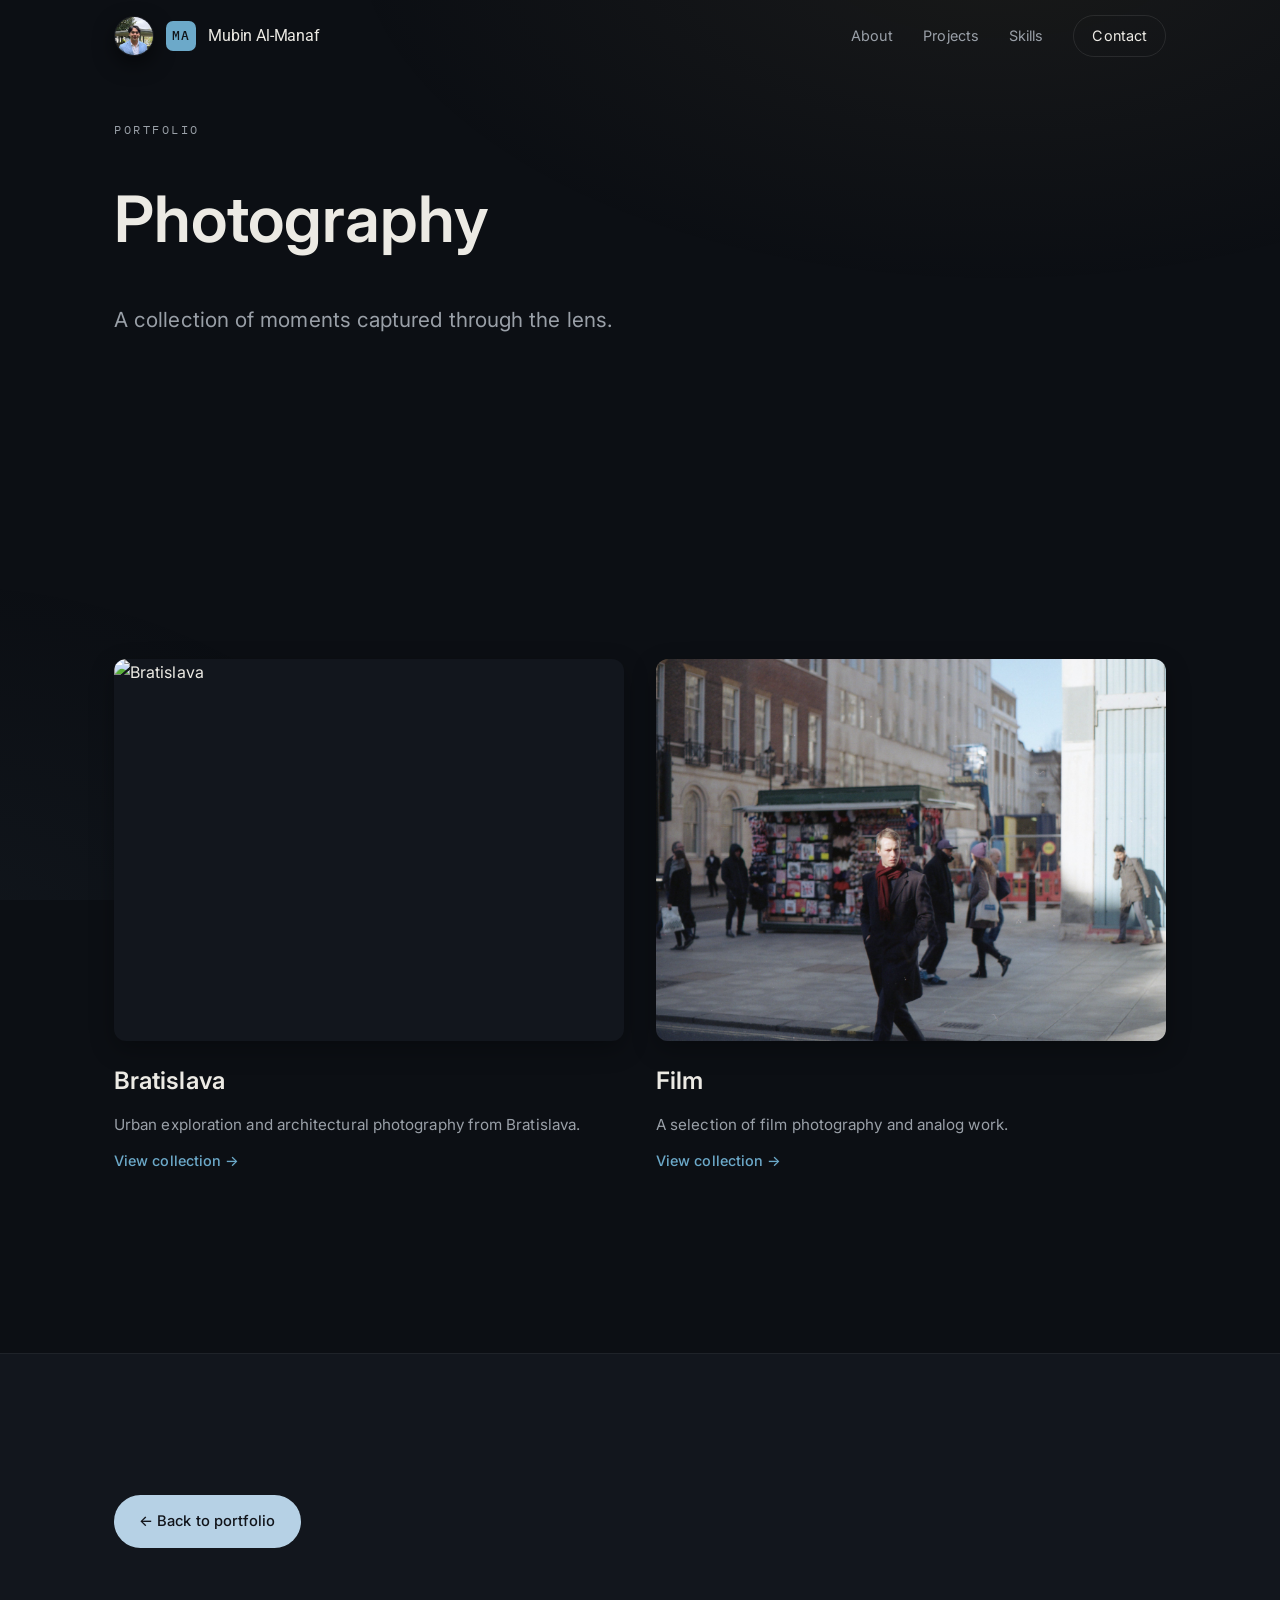
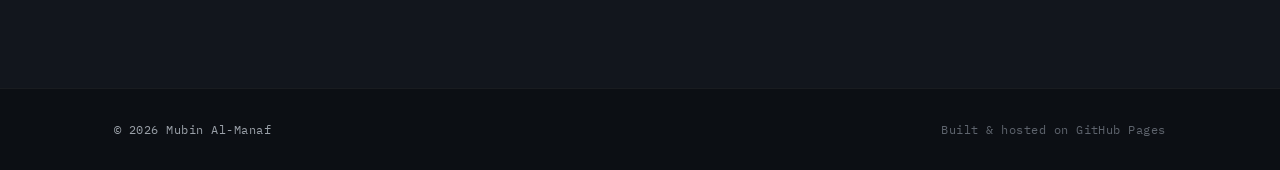
==== photography/index.html @ c45cd5ea "Add photography portfolio with collections and update domain to mubinn.com" ====
<!DOCTYPE html>
<html lang="en">
<head>
  <meta charset="UTF-8" />
  <meta name="viewport" content="width=device-width, initial-scale=1.0" />

  <!-- SEO -->
  <title>Photography — Mubin Al-Manaf</title>
  <meta name="description" content="Photography portfolio by Mubin Al-Manaf. A collection of personal photography work." />
  <meta name="author" content="Mubin Al-Manaf" />
  <meta name="robots" content="index, follow" />
  <link rel="canonical" href="https://mubinn.com/photography/" />

  <!-- Preconnect fonts -->
  <link rel="preconnect" href="https://fonts.googleapis.com" />
  <link rel="preconnect" href="https://fonts.gstatic.com" crossorigin />
  <link href="https://fonts.googleapis.com/css2?family=Fraunces:opsz,wght@9..144,400;9..144,500;9..144,600&family=Inter:wght@400;500;600&family=IBM+Plex+Mono:wght@400;500&family=Roboto:wght@400;500;700&display=swap" rel="stylesheet" />

  <script>document.documentElement.className += " js";</script>
  <link rel="stylesheet" href="../style.css" />
  <link rel="stylesheet" href="styles.css" />
</head>
<body>
  <a class="skip-link" href="#gallery">Skip to gallery</a>

  <!-- NAV -->
  <header class="nav" id="nav">
    <div class="wrap nav__inner">
      <a class="nav__mark" href="../" aria-label="Mubin Al-Manaf — home">
        <img src="../Photo.jpeg" alt="Mubin Al-Manaf" class="nav__photo" />
        <span class="nav__mono">MA</span>
        <span class="nav__name">Mubin Al-Manaf</span>
      </a>
      <nav class="nav__links" aria-label="Primary">
        <a href="../#about">About</a>
        <a href="../#projects">Projects</a>
        <a href="../#skills">Skills</a>
        <a href="../#contact" class="nav__cta">Contact</a>
      </nav>
      <button class="nav__toggle" id="navToggle" aria-label="Open menu" aria-expanded="false" aria-controls="mobileMenu">
        <span></span><span></span>
      </button>
    </div>
    <nav class="nav__mobile" id="mobileMenu" aria-label="Mobile">
      <a href="../#about">About</a>
      <a href="../#projects">Projects</a>
      <a href="../#skills">Skills</a>
      <a href="../#contact">Contact</a>
    </nav>
  </header>

  <main id="main">
    <!-- HERO -->
    <section class="photography-hero" id="hero">
      <div class="wrap">
        <div class="photography-hero__content reveal">
          <p class="eyebrow">Portfolio</p>
          <h1 class="photography-hero__title">Photography</h1>
          <p class="photography-hero__desc">A collection of moments captured through the lens.</p>
        </div>
      </div>
    </section>

    <!-- COLLECTIONS -->
    <section class="section photography-collections" id="collections">
      <div class="wrap">
        <div class="collections-grid" id="collectionsGrid">
          <!-- Collections will be populated here -->
        </div>
      </div>
    </section>

    <!-- BACK TO HOME -->
    <section class="section section--alt">
      <div class="wrap">
        <a href="../" class="btn btn--secondary">← Back to portfolio</a>
      </div>
    </section>
  </main>

  <footer class="footer">
    <div class="wrap footer__inner">
      <span class="footer__mono">© <span id="year">2026</span> Mubin Al-Manaf</span>
      <span class="footer__mono footer__dim">Built &amp; hosted on GitHub Pages</span>
    </div>
  </footer>

  <script src="../script.js"></script>
  <script src="script.js"></script>
</body>
</html>
---- style.css ----
/* =========================================================
   Mubin Al-Manaf — portfolio
   Direction: career as an institutional cost report
   Ink ground · champagne accent · Fraunces / Inter / Plex Mono
   ========================================================= */

:root {
  /* palette */
  --bg:        #0C0F14;
  --bg-elev:   #12161D;
  --bg-elev-2: #171C24;
  --line:      rgba(236, 234, 228, 0.10);
  --line-soft: rgba(236, 234, 228, 0.06);
  --text:      #ECEAE4;
  --text-dim:  #9AA0A8;
  --text-faint:#5E646D;
  --accent:    #6CA9C9;       /* soft teal accent */
  --accent-2:  #B6D1E5;
  --accent-soft: rgba(108, 169, 201, 0.12);
  --data:      #7FA8C4;       /* cool secondary, used sparingly */

  /* type */
  --display: "Roboto", system-ui, -apple-system, "Segoe UI", Roboto, sans-serif;
  --body:    "Inter", system-ui, -apple-system, "Segoe UI", Roboto, sans-serif;
  --mono:    "IBM Plex Mono", ui-monospace, "SF Mono", Menlo, monospace;

  /* scale */
  --maxw: 1180px;
  --gutter: clamp(20px, 5vw, 64px);
  --section-y: clamp(72px, 11vw, 150px);

  --r: 14px;
  --ease: cubic-bezier(0.22, 1, 0.36, 1);
}

/* ---------- reset ---------- */
*, *::before, *::after { box-sizing: border-box; }
html { scroll-behavior: smooth; -webkit-text-size-adjust: 100%; }
@media (prefers-reduced-motion: reduce) { html { scroll-behavior: auto; } }

body {
  margin: 0;
  background: var(--bg);
  color: var(--text);
  font-family: var(--body);
  font-size: clamp(16px, 1.05vw, 17px);
  line-height: 1.65;
  letter-spacing: 0.005em;
  -webkit-font-smoothing: antialiased;
  text-rendering: optimizeLegibility;
  overflow-x: hidden;
}

/* subtle grain/vignette so the ink doesn't read flat */
body::before {
  content: "";
  position: fixed; inset: 0;
  background:
    radial-gradient(1100px 600px at 78% -8%, rgba(201,169,106,0.07), transparent 60%),
    radial-gradient(900px 700px at -5% 110%, rgba(127,168,196,0.05), transparent 60%);
  pointer-events: none; z-index: 0;
}
main, .nav, .footer { position: relative; z-index: 1; }

img { max-width: 100%; display: block; }
a { color: inherit; text-decoration: none; }
ul, ol, dl { margin: 0; padding: 0; list-style: none; }
h1, h2, h3 { margin: 0; font-weight: 500; }

::selection { background: var(--accent); color: #11141A; }

:focus-visible {
  outline: 2px solid var(--accent);
  outline-offset: 3px;
  border-radius: 4px;
}

.skip-link {
  position: absolute; left: -999px; top: 8px; z-index: 100;
  background: var(--accent); color: #11141A;
  padding: 10px 16px; border-radius: 8px; font-weight: 600;
}
.skip-link:focus { left: 12px; }

/* ---------- layout primitives ---------- */
.wrap { width: 100%; max-width: var(--maxw); margin: 0 auto; padding-inline: var(--gutter); }

.section { padding-block: var(--section-y); border-top: 1px solid var(--line-soft); }
.section--alt { background: var(--bg-elev); }

.eyebrow {
  margin: 0 0 18px;
  font-family: var(--mono);
  font-size: 0.72rem;
  letter-spacing: 0.22em;
  text-transform: uppercase;
  color: var(--text-dim);
  display: flex; align-items: center; gap: 12px;
}
.eyebrow .idx { color: var(--accent); }

.section__head { max-width: 760px; margin-bottom: clamp(36px, 5vw, 60px); }
.section__title {
  font-family: var(--display);
  font-weight: 400;
  font-size: clamp(1.6rem, 3.8vw, 2.4rem);
  line-height: 1.12;
  letter-spacing: -0.015em;
}
#projects .section__sub {
  font-size: clamp(0.95rem, 1.2vw, 1rem);
  max-width: 100%;
}
.section__sub { margin: 18px 0 0; color: var(--text-dim); max-width: 56ch; }

.lead { font-size: clamp(1.15rem, 1.7vw, 1.4rem); line-height: 1.5; color: var(--text); }

/* ---------- buttons ---------- */
.btn {
  display: inline-flex; align-items: center; gap: 10px;
  padding: 13px 24px;
  border-radius: 100px;
  font-size: 0.92rem; font-weight: 500;
  border: 1px solid transparent;
  transition: transform .35s var(--ease), background .25s, color .25s, border-color .25s;
}
.btn--primary { background: var(--accent); color: #11141A; }
.btn--primary:hover { background: var(--accent-2); transform: translateY(-2px); }
.btn--secondary { background: var(--accent-2); color: #11141A; }
.btn--secondary:hover { background: var(--accent); transform: translateY(-2px); }
.btn--ghost { border-color: var(--line); color: var(--text); }
.btn--ghost:hover { border-color: var(--accent); color: var(--accent); transform: translateY(-2px); }

/* =========================================================
   NAV
   ========================================================= */
.nav {
  position: fixed; top: 0; left: 0; right: 0; z-index: 50;
  transition: background .3s, border-color .3s, backdrop-filter .3s;
  border-bottom: 1px solid transparent;
}
.nav.is-scrolled {
  background: rgba(12, 15, 20, 0.78);
  backdrop-filter: blur(14px);
  -webkit-backdrop-filter: blur(14px);
  border-bottom-color: var(--line-soft);
}
.nav__inner { display: flex; align-items: center; justify-content: space-between; height: 72px; }
.nav__mark { display: flex; align-items: center; gap: 12px; }
.nav__mono {
  font-family: var(--mono); font-size: 0.8rem; letter-spacing: 0.1em;
  color: #11141A; background: var(--accent);
  width: 30px; height: 30px; border-radius: 7px;
  display: grid; place-items: center; font-weight: 500;
}
.nav__name { font-family: var(--display); font-size: 1.02rem; letter-spacing: -0.01em; }
.nav__photo {
  width: 40px;
  height: 40px;
  object-fit: cover;
  object-position: center 12%;
  border-radius: 50%;
  border: 1.5px solid rgba(255,255,255,0.06);
  box-shadow: 0 8px 20px rgba(0,0,0,0.55);
  flex: none;
}
.nav__links { display: flex; align-items: center; gap: 30px; }
.nav__links a { font-size: 0.9rem; color: var(--text-dim); transition: color .2s; position: relative; }
.nav__links a:hover, .nav__links a.is-active { color: var(--text); }
.nav__links a:not(.nav__cta).is-active::after {
  content: ""; position: absolute; left: 0; bottom: -6px; width: 100%; height: 1px; background: var(--accent);
}
.nav__cta {
  border: 1px solid var(--line); padding: 8px 18px; border-radius: 100px;
  color: var(--text) !important; transition: border-color .2s, color .2s;
}
.nav__cta:hover { border-color: var(--accent); color: var(--accent) !important; }

.nav__toggle { display: none; background: none; border: 0; cursor: pointer; width: 40px; height: 40px; position: relative; }
.nav__toggle span {
  position: absolute; left: 9px; width: 22px; height: 1.5px; background: var(--text);
  transition: transform .3s var(--ease), opacity .2s;
}
.nav__toggle span:nth-child(1) { top: 16px; }
.nav__toggle span:nth-child(2) { top: 23px; }
.nav.is-open .nav__toggle span:nth-child(1) { transform: translateY(3.5px) rotate(45deg); }
.nav.is-open .nav__toggle span:nth-child(2) { transform: translateY(-3.5px) rotate(-45deg); }

.nav__mobile {
  display: none; flex-direction: column;
  background: rgba(12,15,20,0.97); backdrop-filter: blur(14px);
  border-bottom: 1px solid var(--line-soft);
  padding: 8px var(--gutter) 24px;
}
.nav__mobile a { padding: 14px 0; border-bottom: 1px solid var(--line-soft); font-size: 1.05rem; color: var(--text-dim); }
.nav__mobile a:last-child { border-bottom: 0; }
.nav.is-open .nav__mobile { display: flex; }

/* =========================================================
   HERO
   ========================================================= */
.hero { padding-top: clamp(118px, 16vh, 180px); padding-bottom: clamp(56px, 9vw, 110px); }
.hero__grid {
  display: grid; grid-template-columns: 1.15fr 0.85fr;
  gap: clamp(24px, 4vw, 56px);
  align-items: start;
}
.hero__actions { display: flex; flex-wrap: wrap; gap: 14px; margin-bottom: 38px; }
.hero__meta { display: flex; flex-wrap: wrap; gap: 12px; font-family: var(--mono); font-size: 0.78rem; letter-spacing: 0.04em; color: var(--text-faint); margin-top: 12px; }

.ledger {
  background: linear-gradient(180deg, var(--bg-elev-2), var(--bg-elev));
  border: 1px solid rgba(236,234,228,0.14);
  border-radius: var(--r);
  padding: clamp(24px, 3vw, 34px);
  box-shadow: 0 36px 90px -36px rgba(0,0,0,0.72);
  margin-top: clamp(28px, 3.2vw, 38px);
}
.ledger__head {
  display: flex; justify-content: space-between;
  font-family: var(--mono); font-size: 0.75rem; letter-spacing: 0.18em;
  color: var(--text-dim); padding-bottom: 16px; margin-bottom: 4px;
  border-bottom: 1px solid var(--line);
}
.ledger__ref {
  font-size: 0.85rem;
}
.ledger__ref--dim { color: var(--text-faint); }
.ledger__row {
  display: flex; align-items: baseline; justify-content: space-between; gap: 16px;
  padding: 18px 0; border-bottom: 1px solid var(--line-soft);
}
.ledger__row dt { color: var(--text-dim); font-size: 0.92rem; }
.ledger__row dd { margin: 0; display: flex; align-items: baseline; gap: 2px; }
.ledger__row .num {
  font-family: var(--mono); font-weight: 500;
  font-size: clamp(1.5rem, 3.2vw, 2.05rem); color: var(--text);
  font-variant-numeric: tabular-nums;
}
.ledger__row .unit { font-family: var(--mono); color: var(--accent); font-size: 1.05rem; }
.ledger__foot {
  display: flex; justify-content: space-between; align-items: center;
  margin-top: 14px; padding-top: 16px; border-top: 1px solid var(--line);
  font-family: var(--mono); font-size: 0.78rem; letter-spacing: 0.06em; color: var(--text-dim);
}
.ledger__foot-val { color: var(--accent); }

.hero__scroll {
  display: flex; align-items: center; gap: 12px; margin-top: clamp(40px, 6vw, 72px);
  font-family: var(--mono); font-size: 0.7rem; letter-spacing: 0.2em; text-transform: uppercase; color: var(--text-faint);
}

/* Hero typography tweaks */
.hero__title {
  font-family: var(--display);
  font-weight: 400;
  font-size: clamp(2.4rem, 6.5vw, 4.8rem);
  line-height: 0.98;
  letter-spacing: -0.03em;
  margin: 6px 0 18px;
}
.hero__lead {
  font-size: clamp(1.02rem, 1.6vw, 1.35rem);
  line-height: 1.45;
  max-width: 34ch;
  color: var(--text);
  margin: 0 0 16px;
}

/* (duplicate hero portrait rules removed; single definition above is used) */
.hero__scroll-line { width: 60px; height: 1px; background: var(--line); position: relative; overflow: hidden; }
.hero__scroll-line::after {
  content: ""; position: absolute; inset: 0; width: 24px; background: var(--accent);
  animation: slide 2.4s var(--ease) infinite;
}
@keyframes slide { 0% { transform: translateX(-26px); } 60%,100% { transform: translateX(62px); } }

/* =========================================================
   ABOUT
   ========================================================= */
.section__grid { display: grid; grid-template-columns: 0.8fr 1.2fr; gap: clamp(36px, 5vw, 72px); align-items: start; }
.about__body { margin-top: 32px; }
.about__body > p { margin: 0 0 18px; color: var(--text-dim); }
.about__body > p.lead { color: var(--text); margin-bottom: 26px; }
.about__pillars { display: grid; gap: 4px; margin-top: 36px; border-top: 1px solid var(--line); }
.about__pillars li { display: flex; gap: 20px; padding: 24px 0; border-bottom: 1px solid var(--line-soft); }
.pillar__mark {
  flex: none; width: 42px; height: 42px; border-radius: 10px;
  background: var(--accent-soft); color: var(--accent);
  display: grid; place-items: center; font-family: var(--display); font-size: 1.2rem;
}
.about__pillars h3 { font-size: 1.05rem; font-weight: 600; margin-bottom: 4px; }
.about__pillars p { margin: 0; color: var(--text-dim); font-size: 0.95rem; }

/* =========================================================
   HIGHLIGHTS
   ========================================================= */
.highlights__grid {
  display: grid; grid-template-columns: repeat(4, 1fr); gap: 1px;
  background: var(--line-soft); border: 1px solid var(--line-soft); border-radius: var(--r); overflow: hidden;
}
.stat { background: var(--bg-elev); padding: clamp(26px, 3vw, 40px) clamp(22px, 2.5vw, 32px); }
.stat__num {
  font-family: var(--display); font-weight: 400;
  font-size: clamp(2.4rem, 5vw, 3.4rem); line-height: 1; letter-spacing: -0.02em; margin: 0 0 16px;
}
.stat__num span { font-family: var(--mono); font-size: 0.4em; color: var(--accent); margin-left: 4px; vertical-align: baseline; }
.stat__label { margin: 0; color: var(--text-dim); font-size: 0.9rem; line-height: 1.5; }

/* =========================================================
   TIMELINE
   ========================================================= */
.timeline { border-top: 1px solid var(--line); }
.tl {
  display: grid; grid-template-columns: 200px 1fr; gap: clamp(20px, 4vw, 56px);
  padding: clamp(28px, 3.5vw, 44px) 0; border-bottom: 1px solid var(--line-soft);
}
.tl__date time {
  font-family: var(--mono); font-size: 0.82rem; letter-spacing: 0.04em; color: var(--accent);
  display: inline-block; padding-top: 4px;
}
.tl__role { font-family: var(--display); font-size: clamp(1.25rem, 2.4vw, 1.6rem); font-weight: 400; }
.tl__org { font-family: var(--mono); font-size: 0.82rem; color: var(--text-dim); margin: 6px 0 16px; letter-spacing: 0.03em; }
.tl__points { display: grid; gap: 10px; }
.tl__points li { position: relative; padding-left: 22px; color: var(--text-dim); font-size: 0.97rem; }
.tl__points li::before {
  content: ""; position: absolute; left: 0; top: 11px; width: 7px; height: 1px; background: var(--accent);
}
.timeline__note { margin-top: 28px; color: var(--text-faint); font-size: 0.92rem; font-style: italic; }

/* =========================================================
   PROJECTS
   ========================================================= */
.projects { display: grid; grid-template-columns: repeat(2, 1fr); gap: clamp(16px, 2vw, 24px); }
.project {
  background: var(--bg); border: 1px solid var(--line);
  border-radius: var(--r); padding: clamp(26px, 3vw, 38px);
  display: flex; flex-direction: column;
  transition: transform .4s var(--ease), border-color .3s, background .3s;
}
.section--alt .project { background: var(--bg); }
.project:hover { transform: translateY(-5px); border-color: rgba(201,169,106,0.4); }
.project__top { display: flex; justify-content: space-between; align-items: center; margin-bottom: 22px; }
.project__no { font-family: var(--mono); font-size: 0.78rem; letter-spacing: 0.08em; color: var(--accent); }
.project__field {
  font-family: var(--mono); font-size: 0.66rem; letter-spacing: 0.16em; text-transform: uppercase;
  color: var(--text-faint); border: 1px solid var(--line); border-radius: 100px; padding: 4px 12px;
}
.project__title {
  font-family: var(--display); font-weight: 400;
  font-size: clamp(1.3rem, 2.3vw, 1.7rem); line-height: 1.15; margin-bottom: 16px; letter-spacing: -0.01em;
}
.project__desc { color: var(--text-dim); font-size: 0.96rem; margin: 0 0 24px; flex-grow: 1; }
.project__tags { display: flex; flex-wrap: wrap; gap: 8px; }
.project__tags li {
  font-family: var(--mono); font-size: 0.72rem; letter-spacing: 0.02em;
  color: var(--text-dim); background: var(--bg-elev-2); border: 1px solid var(--line-soft);
  border-radius: 6px; padding: 5px 10px;
}

/* =========================================================
   SKILLS
   ========================================================= */
.skills { display: grid; grid-template-columns: repeat(3, 1fr); gap: clamp(20px, 3vw, 48px); }
.skillset { border-top: 1px solid var(--accent); padding-top: 24px; }
.skillset__title { font-family: var(--display); font-size: 1.2rem; font-weight: 400; margin-bottom: 22px; }
.skillset__tags { display: flex; flex-wrap: wrap; gap: 9px; }
.skillset__tags li {
  font-size: 0.85rem; color: var(--text); background: var(--bg-elev-2);
  border: 1px solid var(--line); border-radius: 8px; padding: 8px 13px;
  transition: border-color .2s, color .2s;
}
.skillset__tags li:hover { border-color: var(--accent); color: var(--accent); }

/* =========================================================
   EDUCATION + CERTS
   ========================================================= */
.section__split { display: grid; grid-template-columns: 1.1fr 0.9fr; gap: clamp(40px, 6vw, 80px); align-items: start; }
.split__col .section__head { margin-bottom: 28px; }
.cards { display: grid; gap: 14px; }
.card { background: var(--bg); border: 1px solid var(--line); border-radius: var(--r); padding: 24px; }
.card__meta {
  display: flex; justify-content: space-between; gap: 12px;
  font-family: var(--mono); font-size: 0.74rem; letter-spacing: 0.04em; color: var(--text-dim); margin-bottom: 12px;
}
.card__title { font-size: 1.05rem; font-weight: 600; line-height: 1.3; margin-bottom: 8px; }
.card__detail { margin: 0; color: var(--text-dim); font-size: 0.92rem; }

.certs { display: grid; gap: 2px; }
.certs li { display: flex; align-items: flex-start; gap: 16px; padding: 18px 0; border-bottom: 1px solid var(--line-soft); }
.certs__mark { flex: none; width: 8px; height: 8px; margin-top: 7px; border-radius: 50%; border: 1px solid var(--accent); }
.certs strong { display: block; font-weight: 600; font-size: 0.98rem; }
.certs span { color: var(--text-faint); font-size: 0.85rem; font-family: var(--mono); }

/* =========================================================
   CONTACT
   ========================================================= */
.contact__grid { display: grid; grid-template-columns: 1fr 1fr; gap: clamp(40px, 6vw, 80px); align-items: center; }
.contact__title {
  font-family: var(--display); font-weight: 400;
  font-size: clamp(2rem, 4.6vw, 3.2rem); line-height: 1.08; letter-spacing: -0.02em; margin: 0 0 18px;
}
.contact__sub { color: var(--text-dim); max-width: 46ch; }
.contact__links { display: grid; gap: 2px; }
.contact__links li {
  display: grid; grid-template-columns: 110px 1fr; gap: 16px; align-items: baseline;
  padding: 20px 0; border-bottom: 1px solid var(--line); 
}
.contact__links li:first-child { border-top: 1px solid var(--line); }
.contact__k { font-family: var(--mono); font-size: 0.74rem; letter-spacing: 0.12em; text-transform: uppercase; color: var(--text-faint); }
.contact__links a { font-size: 1.05rem; transition: color .2s; word-break: break-word; }
.contact__links a:hover { color: var(--accent); }
.contact__static { color: var(--text-dim); }

/* =========================================================
   FOOTER
   ========================================================= */
.footer { border-top: 1px solid var(--line-soft); padding-block: 30px; }
.footer__inner { display: flex; justify-content: space-between; gap: 16px; flex-wrap: wrap; }
.footer__mono { font-family: var(--mono); font-size: 0.78rem; letter-spacing: 0.04em; color: var(--text-dim); }
.footer__dim { color: var(--text-faint); }
.footer__link { font-family: var(--mono); font-size: 0.78rem; letter-spacing: 0.04em; color: var(--text-dim); transition: color .3s ease; border-bottom: 1px solid transparent; }
.footer__link:hover { color: var(--accent); border-bottom-color: var(--accent); }

/* =========================================================
   REVEAL ANIMATION
   ========================================================= */
.js .reveal { opacity: 0; transform: translateY(24px); transition: opacity .8s var(--ease), transform .8s var(--ease); }
.js .reveal.is-visible { opacity: 1; transform: none; }
.js [data-line] { opacity: 0; transform: translateY(10px); transition: opacity .6s var(--ease), transform .6s var(--ease); }
.js [data-line].is-visible { opacity: 1; transform: none; }

@media (prefers-reduced-motion: reduce) {
  .reveal, [data-line] { opacity: 1 !important; transform: none !important; transition: none !important; }
  .hero__scroll-line::after { animation: none; }
  .btn, .project, .skillset__tags li { transition: none; }
}

/* =========================================================
   RESPONSIVE
   ========================================================= */
@media (max-width: 960px) {
  .hero__grid { grid-template-columns: 1fr; justify-items: start; }
  .ledger { max-width: 460px; }
  .ledger { margin-left: 0; margin-right: 0; }
  .section__grid { grid-template-columns: 1fr; }
  .highlights__grid { grid-template-columns: repeat(2, 1fr); }
  .skills { grid-template-columns: 1fr; gap: 36px; }
  .section__split { grid-template-columns: 1fr; gap: 56px; }
  .contact__grid { grid-template-columns: 1fr; }
}

@media (max-width: 720px) {
  .nav__links { display: none; }
  .nav__toggle { display: block; }
  .projects { grid-template-columns: 1fr; }
  .tl { grid-template-columns: 1fr; gap: 8px; }
  .tl__date time { padding-top: 0; }
  .nav__photo { width: 36px; height: 36px; }
}

@media (max-width: 480px) {
  .highlights__grid { grid-template-columns: 1fr; }
  .hero__meta { font-size: 0.72rem; }
  .contact__links li { grid-template-columns: 1fr; gap: 4px; }
  .nav__photo { width: 30px; height: 30px; object-position: center 12%; }
}
---- photography/styles.css ----
/* =========================================================
   Photography Section Styles
   ========================================================= */

/* Hero Section */
.photography-hero { padding-block: clamp(60px, 12vw, 120px); border-top: none; }
.photography-hero__content { display: flex; flex-direction: column; gap: 24px; }
.photography-hero__title { font-size: clamp(2.5rem, 6vw, 4rem); font-weight: 600; line-height: 1.2; color: var(--text); }
.photography-hero__desc { font-size: clamp(1.1rem, 2vw, 1.3rem); color: var(--text-dim); max-width: 600px; }

/* Collections Grid */
.photography-collections { border-top: none; }

.collections-grid {
  display: grid;
  grid-template-columns: repeat(auto-fit, minmax(340px, 1fr));
  gap: 32px;
  padding-block: 40px;
}

.collection-card {
  display: flex;
  flex-direction: column;
  gap: 20px;
  text-decoration: none;
  color: inherit;
  transition: transform 0.4s var(--ease);
}

.collection-card:hover {
  transform: translateY(-8px);
}

.collection-card__image {
  position: relative;
  overflow: hidden;
  border-radius: 12px;
  aspect-ratio: 4/3;
  background: var(--bg-elev);
  box-shadow: 0 8px 24px rgba(0, 0, 0, 0.3);
}

.collection-card__image img {
  width: 100%;
  height: 100%;
  object-fit: cover;
  transition: transform 0.4s var(--ease), opacity 0.4s var(--ease);
}

.collection-card:hover .collection-card__image img {
  transform: scale(1.05);
  opacity: 0.9;
}

.collection-card__overlay {
  position: absolute;
  inset: 0;
  background: linear-gradient(135deg, rgba(108, 169, 201, 0) 0%, rgba(108, 169, 201, 0.15) 100%);
  display: flex;
  align-items: flex-end;
  justify-content: flex-start;
  padding: 20px;
  opacity: 0;
  transition: opacity 0.3s ease;
}

.collection-card:hover .collection-card__overlay {
  opacity: 1;
}

.collection-card__count {
  font-family: var(--mono);
  font-size: 0.85rem;
  color: var(--accent-2);
  background: rgba(0, 0, 0, 0.5);
  padding: 6px 12px;
  border-radius: 6px;
  backdrop-filter: blur(4px);
}

.collection-card__content {
  display: flex;
  flex-direction: column;
  gap: 12px;
}

.collection-card__title {
  font-size: 1.5rem;
  font-weight: 600;
  color: var(--text);
  margin: 0;
  transition: color 0.3s ease;
}

.collection-card:hover .collection-card__title {
  color: var(--accent);
}

.collection-card__desc {
  font-size: 0.95rem;
  color: var(--text-dim);
  line-height: 1.6;
  margin: 0;
}

.collection-card__cta {
  font-size: 0.9rem;
  color: var(--accent);
  font-weight: 500;
  display: inline-flex;
  align-items: center;
  gap: 6px;
  transition: gap 0.3s ease;
}

.collection-card:hover .collection-card__cta {
  gap: 10px;
}

/* Responsive Collections */
@media (max-width: 768px) {
  .collections-grid {
    grid-template-columns: 1fr;
    gap: 24px;
  }
}

/* Gallery Grid (for individual collection pages) */
.photography-gallery { border-top: none; }

.gallery-grid {
  display: grid;
  grid-template-columns: repeat(auto-fill, minmax(280px, 1fr));
  gap: 24px;
  padding-block: 40px;
}

.gallery-item {
  position: relative;
  overflow: hidden;
  border-radius: 12px;
  aspect-ratio: 1;
  cursor: pointer;
  background: var(--bg-elev);
  transition: transform 0.4s var(--ease), box-shadow 0.4s var(--ease);
  box-shadow: 0 8px 24px rgba(0, 0, 0, 0.3);
}

.gallery-item:hover {
  transform: translateY(-8px) scale(1.02);
  box-shadow: 0 16px 48px rgba(108, 169, 201, 0.15);
}

.gallery-item img {
  width: 100%;
  height: 100%;
  object-fit: cover;
  transition: opacity 0.3s ease;
}

.gallery-item:hover img {
  opacity: 0.95;
}

.gallery-item::after {
  content: '';
  position: absolute;
  inset: 0;
  background: linear-gradient(135deg, rgba(108, 169, 201, 0) 0%, rgba(108, 169, 201, 0.1) 100%);
  pointer-events: none;
  opacity: 0;
  transition: opacity 0.3s ease;
}

.gallery-item:hover::after {
  opacity: 1;
}

/* Responsive Gallery */
@media (max-width: 768px) {
  .gallery-grid {
    grid-template-columns: repeat(auto-fill, minmax(220px, 1fr));
    gap: 16px;
  }
}

@media (max-width: 480px) {
  .gallery-grid {
    grid-template-columns: repeat(auto-fill, minmax(150px, 1fr));
    gap: 12px;
  }
}

/* Lightbox Styles */
.lightbox {
  display: none;
  position: fixed;
  inset: 0;
  background: rgba(12, 15, 20, 0.95);
  backdrop-filter: blur(4px);
  z-index: 1000;
  animation: fadeIn 0.3s ease;
}

.lightbox.is-open {
  display: flex;
  align-items: center;
  justify-content: center;
}

@keyframes fadeIn {
  from { opacity: 0; }
  to { opacity: 1; }
}

.lightbox__content {
  position: relative;
  width: 90vw;
  height: 90vh;
  max-width: 1200px;
  max-height: 800px;
  display: flex;
  flex-direction: column;
  align-items: center;
  justify-content: center;
  animation: zoomIn 0.3s var(--ease);
}

@keyframes zoomIn {
  from {
    opacity: 0;
    transform: scale(0.8);
  }
  to {
    opacity: 1;
    transform: scale(1);
  }
}

#lightboxImage {
  width: 100%;
  height: 100%;
  object-fit: contain;
  border-radius: 8px;
}

.lightbox__caption {
  margin-top: 16px;
  color: var(--text-dim);
  font-size: 0.9rem;
  text-align: center;
  max-width: 600px;
}

.lightbox__close {
  position: absolute;
  top: 20px;
  right: 20px;
  width: 44px;
  height: 44px;
  background: transparent;
  border: 2px solid var(--accent);
  color: var(--text);
  font-size: 2rem;
  cursor: pointer;
  display: flex;
  align-items: center;
  justify-content: center;
  border-radius: 50%;
  transition: all 0.3s ease;
  z-index: 10;
}

.lightbox__close:hover {
  background: var(--accent);
  color: #0C0F14;
  transform: rotate(90deg);
}

.lightbox__nav {
  position: absolute;
  top: 50%;
  transform: translateY(-50%);
  width: 50px;
  height: 50px;
  background: rgba(108, 169, 201, 0.15);
  border: none;
  color: var(--text);
  font-size: 1.5rem;
  cursor: pointer;
  display: flex;
  align-items: center;
  justify-content: center;
  border-radius: 8px;
  transition: all 0.3s ease;
  z-index: 10;
}

.lightbox__nav:hover {
  background: rgba(108, 169, 201, 0.3);
  color: var(--accent);
  transform: translateY(-50%) scale(1.1);
}

.lightbox__prev {
  left: 20px;
}

.lightbox__next {
  right: 20px;
}

@media (max-width: 768px) {
  .lightbox__nav {
    width: 40px;
    height: 40px;
    font-size: 1.2rem;
  }

  .lightbox__prev {
    left: 10px;
  }

  .lightbox__next {
    right: 10px;
  }

  .lightbox__close {
    top: 10px;
    right: 10px;
    width: 36px;
    height: 36px;
    font-size: 1.5rem;
  }
}

/* Loading State */
.gallery-grid.loading {
  opacity: 0.6;
  pointer-events: none;
}
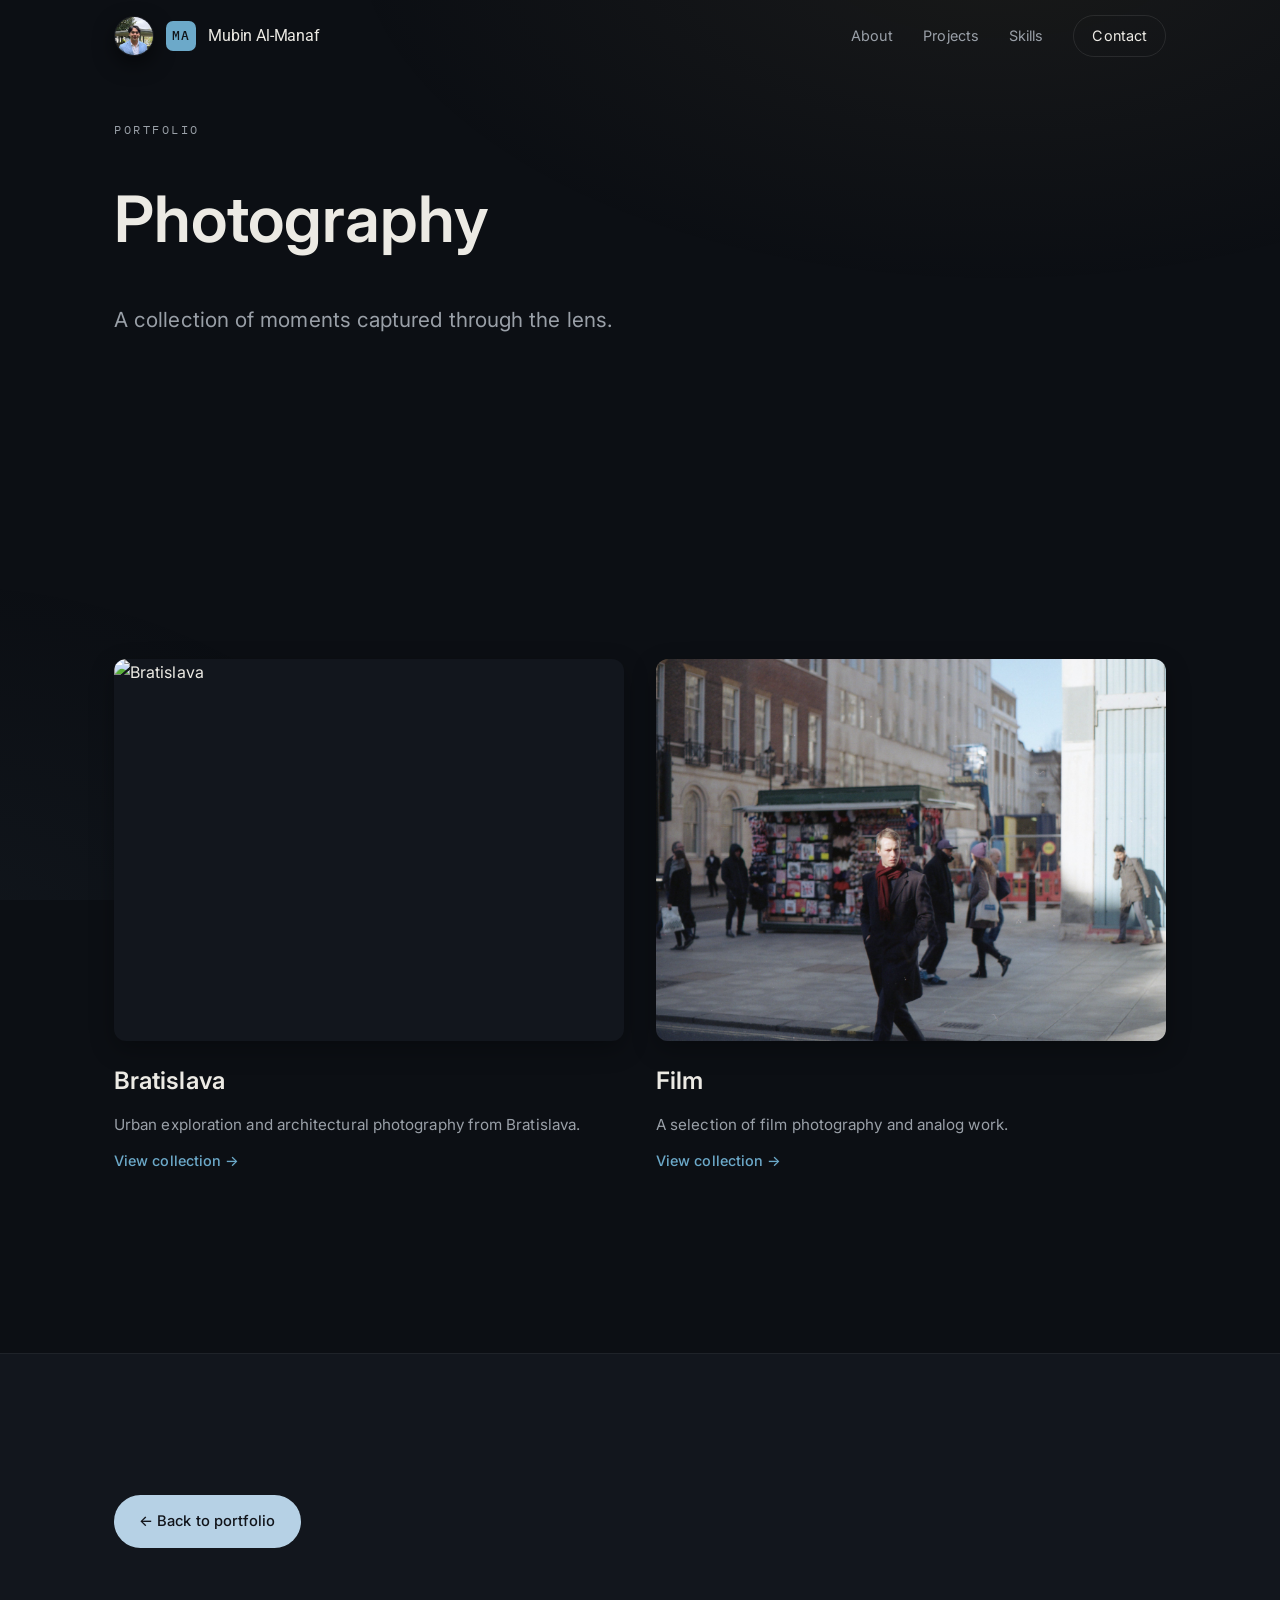
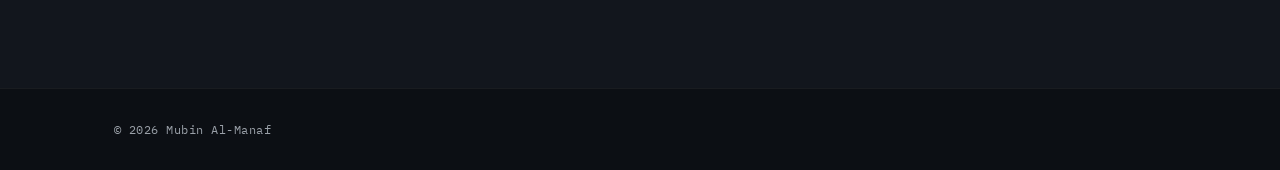
==== commit da84860d: "Remove GitHub Pages footer text from all pages" ====
--- a/photography/index.html
+++ b/photography/index.html
@@ -81,7 +81,6 @@
   <footer class="footer">
     <div class="wrap footer__inner">
       <span class="footer__mono">© <span id="year">2026</span> Mubin Al-Manaf</span>
-      <span class="footer__mono footer__dim">Built &amp; hosted on GitHub Pages</span>
     </div>
   </footer>
 
